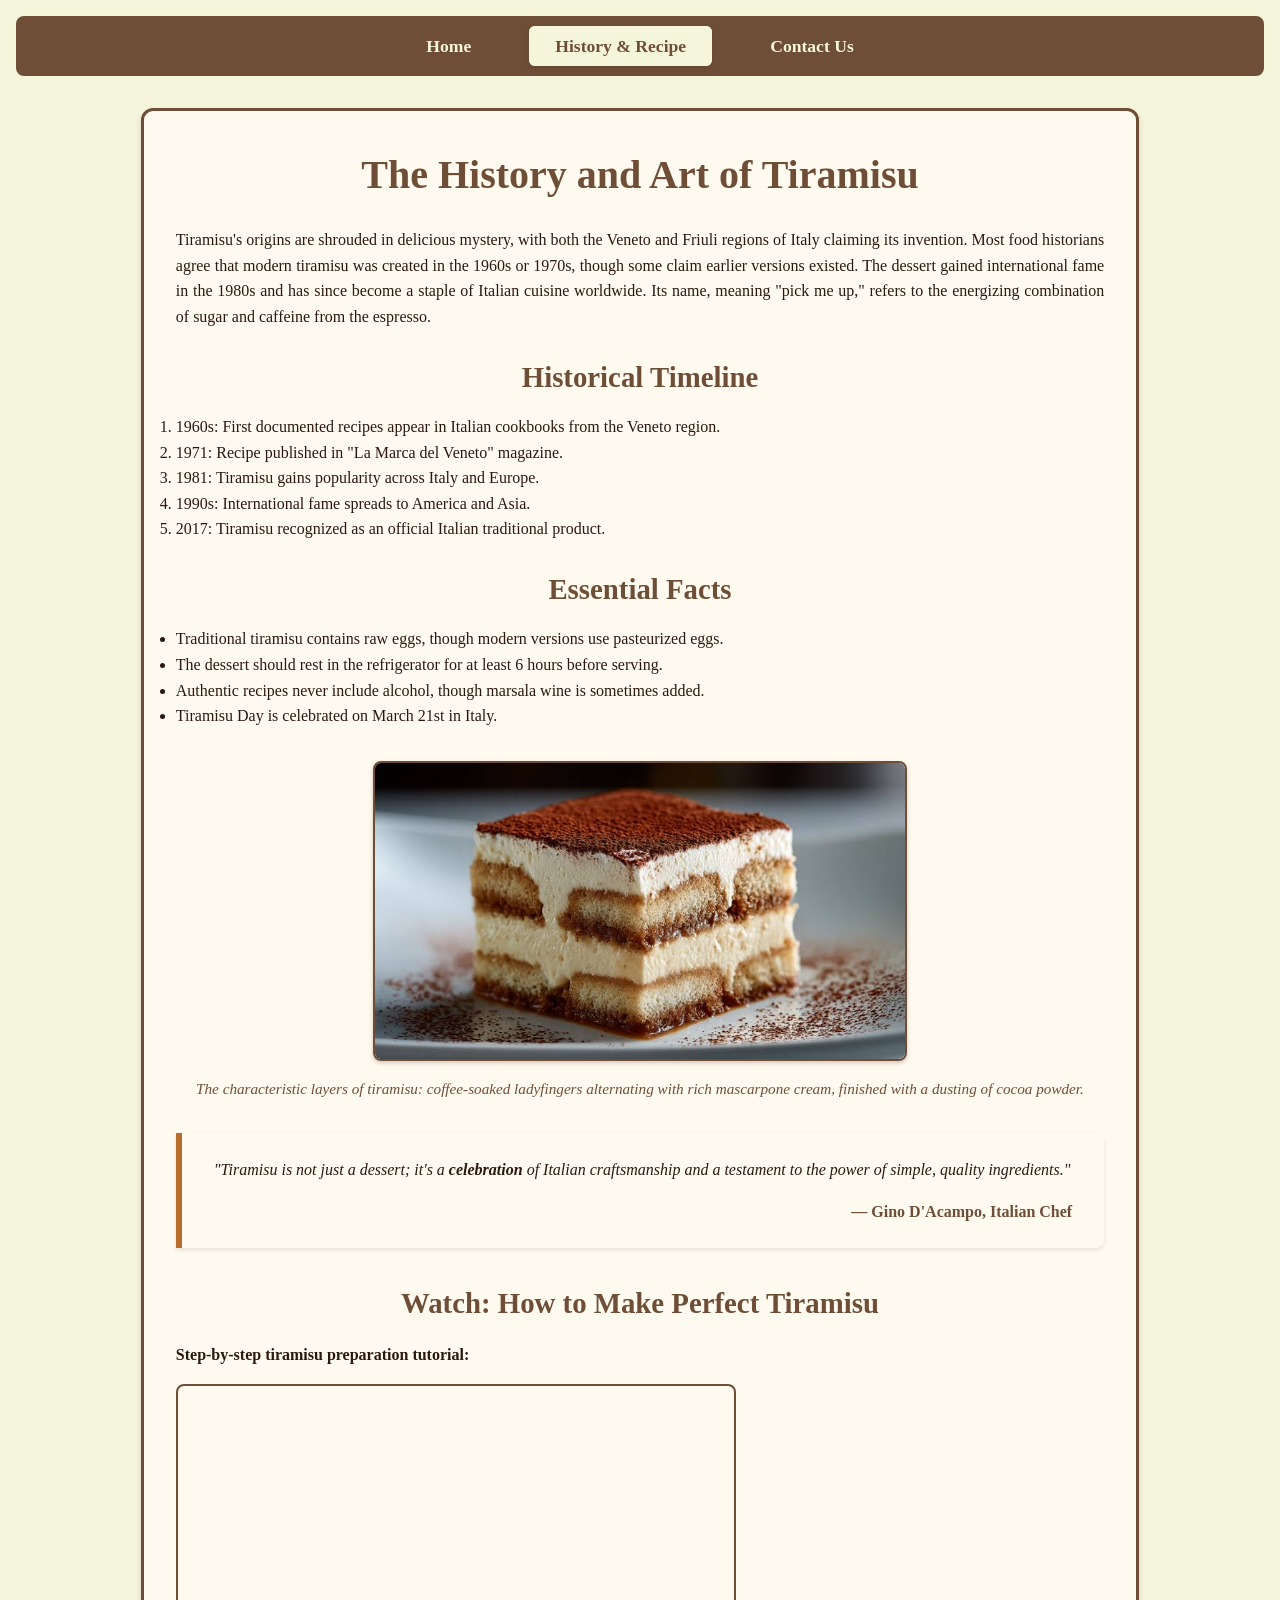
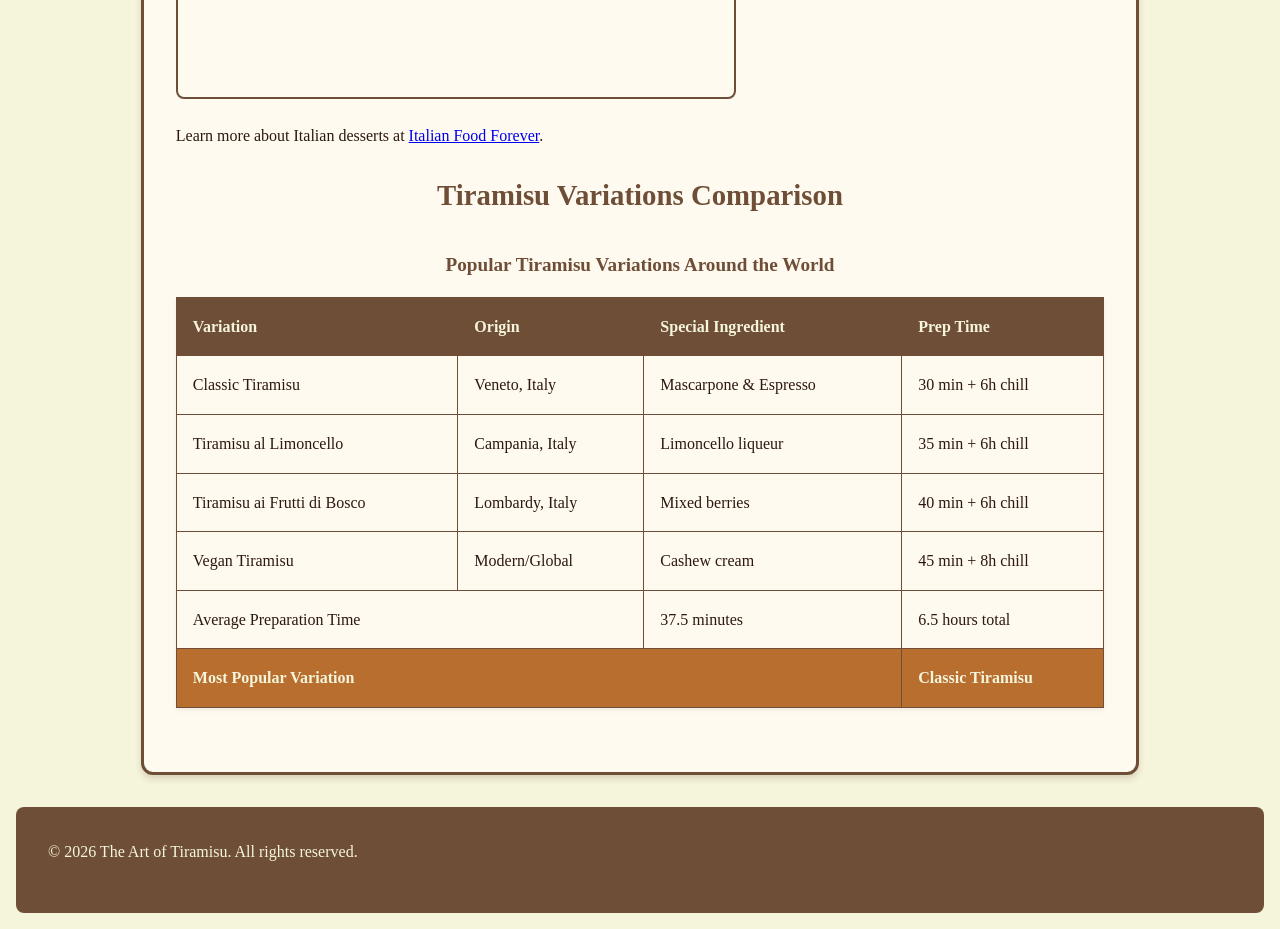
==== about.html @ 60029420 "Web_project completed!" ====
<!DOCTYPE html>
<html lang="en">
<head>
    <meta charset="UTF-8">
    <meta name="viewport" content="width=device-width, initial-scale=1.0">
    <title>History & Recipe - The Art of Tiramisu</title>
    <link rel="stylesheet" href="css/styles.css">
</head>
<body>
    <header>
        <nav>
            <ul>
                <li><a href="index.html">Home</a></li>
                <li><a href="about.html" class="active">History & Recipe</a></li>
                <li><a href="contact.html">Contact Us</a></li>
            </ul>
        </nav>
    </header>
    <main>
        <h1>The History and Art of Tiramisu</h1>
        <p>Tiramisu's origins are shrouded in delicious mystery, with both the Veneto and Friuli regions of Italy claiming its invention. Most food historians agree that modern tiramisu was created in the 1960s or 1970s, though some claim earlier versions existed. The dessert gained international fame in the 1980s and has since become a staple of Italian cuisine worldwide. Its name, meaning "pick me up," refers to the energizing combination of sugar and caffeine from the espresso.</p>
        
        <h2>Historical Timeline</h2>
        <ol>
            <li>1960s: First documented recipes appear in Italian cookbooks from the Veneto region.</li>
            <li>1971: Recipe published in "La Marca del Veneto" magazine.</li>
            <li>1981: Tiramisu gains popularity across Italy and Europe.</li>
            <li>1990s: International fame spreads to America and Asia.</li>
            <li>2017: Tiramisu recognized as an official Italian traditional product.</li>
        </ol>

        <h2>Essential Facts</h2>
        <ul>
            <li>Traditional tiramisu contains raw eggs, though modern versions use pasteurized eggs.</li>
            <li>The dessert should rest in the refrigerator for at least 6 hours before serving.</li>
            <li>Authentic recipes never include alcohol, though marsala wine is sometimes added.</li>
            <li>Tiramisu Day is celebrated on March 21st in Italy.</li>
        </ul>

        <figure>
            <img src="images/tiramisu-layers.jpg" alt="Cross-section view of tiramisu showing distinct layers of coffee-soaked ladyfingers and mascarpone cream">
            <figcaption>The characteristic layers of tiramisu: coffee-soaked ladyfingers alternating with rich mascarpone cream, finished with a dusting of cocoa powder.</figcaption>
        </figure>

        <blockquote>
            <p>"Tiramisu is not just a dessert; it's a <strong>celebration</strong> of Italian craftsmanship and a <em>testament</em> to the power of simple, quality ingredients."</p>
            <cite>— Gino D'Acampo, Italian Chef</cite>
        </blockquote>

        <h2>Watch: How to Make Perfect Tiramisu</h2>
        <label for="tiramisu-video">Step-by-step tiramisu preparation tutorial:</label>
        <iframe id="tiramisu-video" width="560" height="315" src="https://www.youtube.com/embed/7mT8vMqBqKE" title="Tiramisu Recipe Tutorial" frameborder="0" allow="accelerometer; autoplay; clipboard-write; encrypted-media; gyroscope; picture-in-picture" allowfullscreen></iframe>

        <p>Learn more about Italian desserts at <a href="https://www.italianfoodforever.com/" target="_blank" rel="noopener">Italian Food Forever</a>.</p>

        <h2>Tiramisu Variations Comparison</h2>
        <table>
            <caption>Popular Tiramisu Variations Around the World</caption>
            <thead>
                <tr>
                    <th scope="col">Variation</th>
                    <th scope="col">Origin</th>
                    <th scope="col">Special Ingredient</th>
                    <th scope="col">Prep Time</th>
                </tr>
            </thead>
            <tbody>
                <tr>
                    <td>Classic Tiramisu</td>
                    <td>Veneto, Italy</td>
                    <td>Mascarpone & Espresso</td>
                    <td>30 min + 6h chill</td>
                </tr>
                <tr>
                    <td>Tiramisu al Limoncello</td>
                    <td>Campania, Italy</td>
                    <td>Limoncello liqueur</td>
                    <td>35 min + 6h chill</td>
                </tr>
                <tr>
                    <td>Tiramisu ai Frutti di Bosco</td>
                    <td>Lombardy, Italy</td>
                    <td>Mixed berries</td>
                    <td>40 min + 6h chill</td>
                </tr>
                <tr>
                    <td>Vegan Tiramisu</td>
                    <td>Modern/Global</td>
                    <td>Cashew cream</td>
                    <td>45 min + 8h chill</td>
                </tr>
                <tr>
                    <td colspan="2">Average Preparation Time</td>
                    <td>37.5 minutes</td>
                    <td>6.5 hours total</td>
                </tr>
            </tbody>
            <tfoot>
                <tr>
                    <td colspan="3">Most Popular Variation</td>
                    <td>Classic Tiramisu</td>
                </tr>
            </tfoot>
        </table>
    </main>
    <footer>
        <p>&copy; 2026 The Art of Tiramisu. All rights reserved.</p>
    </footer>
</body>
</html>
---- css/styles.css ----
* {
    box-sizing: border-box;
    margin: 0;
    padding: 0;
}

body {
    font-family: 'Georgia', 'Times New Roman', serif;
    background-color: #F5F5DC; 
    color: #2C1810; 
    line-height: 1.6;
    padding: 1rem; 
}

h1, h2, h3 {
    color: #6F4E37; 
    margin-bottom: 0.5em; 
    text-align: center;
    font-weight: bold;
}

h1 {
    font-size: 2.5rem;
}

h2 {
    font-size: 1.8rem;
    margin-top: 1.5rem;
}

p {
    margin-bottom: 1rem;
    text-align: justify;
}


main {
    max-width: 80%; 
    margin: 2rem auto;
    padding: 2rem;
    background-color: #FFFAF0; /* Floral White */
    border: 3px solid #6F4E37;
    border-radius: 12px;
    box-shadow: 0 4px 6px rgba(111, 78, 55, 0.2);
}


nav {
    background-color: #6F4E37;
    padding: 1rem;
    text-align: center;
    border-radius: 8px;
    margin-bottom: 1rem;
}

nav ul {
    list-style-type: none;
    display: flex;
    justify-content: center;
    gap: 2rem;
}

nav a {
    color: #F5F5DC;
    text-decoration: none;
    font-weight: bold;
    padding: 0.5rem 1.5rem;
    border: 2px solid transparent;
    border-radius: 6px;
    transition: all 0.3s ease;
    font-size: 1.1rem;
}

nav a:hover {
    background-color: #F5F5DC;
    color: #6F4E37;
    border-color: #F5F5DC;
    transform: translateY(-2px);
    box-shadow: 0 4px 8px rgba(0, 0, 0, 0.2);
}

nav a.active {
    background-color: #F5F5DC;
    color: #6F4E37;
    border: 2px solid #F5F5DC;
    box-shadow: 0 2px 4px rgba(0, 0, 0, 0.1);
}


/* More restrictive image sizing */
img {
    max-width: 100%;
    width: auto;
    max-height: 350px; /* Smaller maximum height */
    height: auto;
    object-fit: contain; /* Shows entire image without cropping */
    margin: 1rem 0;
    border: 2px solid #6F4E37;
    border-radius: 8px;
    box-shadow: 0 2px 4px rgba(111, 78, 55, 0.3);
    display: block;
    margin-left: auto;
    margin-right: auto; /* Centers images */
}

main img {
    max-width: 60%; /* Even narrower in main content */
}

figure img {
    max-width: 70%;
    max-height: 300px;
}

/* Stack images on smaller screens */
@media (max-width: 768px) {
    img, main img, figure img {
        max-width: 85%;
        max-height: 250px;
    }
}
figure {
    text-align: center;
    margin: 2rem 0;
}

figcaption {
    font-style: italic;
    color: #6F4E37;
    margin-top: 0.5rem;
    font-size: 0.95rem;
}


blockquote {
    background-color: #FFFAF0;
    border-left: 6px solid hsl(28, 60%, 45%);
    margin: 2rem 0;
    padding: 1.5rem 2rem;
    font-style: italic;
    border-radius: 0 8px 8px 0;
    box-shadow: 0 2px 4px rgba(0, 0, 0, 0.1);
}

blockquote cite {
    display: block;
    margin-top: 1rem;
    font-weight: bold;
    font-style: normal;
    text-align: right;
    color: #6F4E37;
}


table {
    width: 100%;
    border-collapse: collapse;
    margin: 2rem 0;
    box-shadow: 0 2px 4px rgba(111, 78, 55, 0.1);
}

caption {
    font-weight: bold;
    margin-bottom: 1rem;
    color: #6F4E37;
    font-size: 1.2rem;
}

th, td {
    border: 1px solid #6F4E37;
    padding: 1rem;
    text-align: left;
}

th {
    background-color: #6F4E37;
    color: #F5F5DC;
    font-weight: bold;
}

tbody tr:nth-child(even) {
    background-color: #FFFAF0;
}

tbody tr:hover {
    background-color: hsl(28, 60%, 95%);
}

tfoot {
    font-weight: bold;
    background-color: hsl(28, 60%, 45%);
    color: #F5F5DC;
}


form {
    max-width: 600px;
    margin: 0 auto;
}

fieldset {
    border: 2px solid #6F4E37;
    border-radius: 10px;
    padding: 1.5rem;
    margin-bottom: 2rem;
    background-color: #FFFAF0;
}

legend {
    font-weight: bold;
    color: #6F4E37;
    padding: 0 0.5rem;
    font-size: 1.2rem;
}

label {
    display: block;
    margin-top: 1rem;
    font-weight: bold;
    color: #2C1810;
}

input[type="text"],
input[type="email"],
input[type="tel"],
input[type="date"],
input[type="number"],
textarea {
    width: 100%;
    padding: 0.75rem;
    margin-top: 0.5rem;
    border: 2px solid #D3C7B8;
    border-radius: 6px;
    font-family: inherit;
    font-size: 1rem;
    transition: border-color 0.3s ease;
}

input:focus,
textarea:focus {
    outline: none;
    border: 2px solid hsl(28, 60%, 45%);
    box-shadow: 0 0 8px hsl(28, 60%, 70%);
    background-color: #FFF;
}

input[type="radio"],
input[type="checkbox"] {
    margin-right: 0.5rem;
    margin-top: 0;
}

button[type="submit"] {
    display: block;
    width: 100%;
    padding: 1rem;
    background-color: #6F4E37;
    color: #F5F5DC;
    border: none;
    border-radius: 8px;
    font-size: 1.2rem;
    font-weight: bold;
    cursor: pointer;
    margin-top: 1.5rem;
    transition: all 0.3s ease;
    box-shadow: 0 4px 6px rgba(111, 78, 55, 0.3);
}

button[type="submit"]:hover {
    background-color: hsl(28, 60%, 45%);
    transform: translateY(-2px);
    box-shadow: 0 6px 12px rgba(111, 78, 55, 0.4);
}


footer {
    text-align: center;
    padding: 2rem;
    background-color: #6F4E37;
    color: #F5F5DC;
    margin-top: 2rem;
    border-radius: 8px;
}


#unique-highlight {
    background: linear-gradient(135deg, #6F4E37 0%, hsl(28, 60%, 45%) 100%);
    color: #F5F5DC;
    padding: 0.5rem 1rem;
    border-radius: 8px;
    display: inline-block;
    box-shadow: 0 2px 4px rgba(0, 0, 0, 0.2);
}


iframe {
    max-width: 100%;
    border: 2px solid #6F4E37;
    border-radius: 8px;
    margin: 1rem 0;
}


@media (max-width: 768px) {
    main {
        max-width: 95%;
        padding: 1rem;
    }
    
    nav ul {
        flex-direction: column;
        gap: 0.5rem;
    }
    
    h1 {
        font-size: 2rem;
    }
    
    h2 {
        font-size: 1.5rem;
    }
}
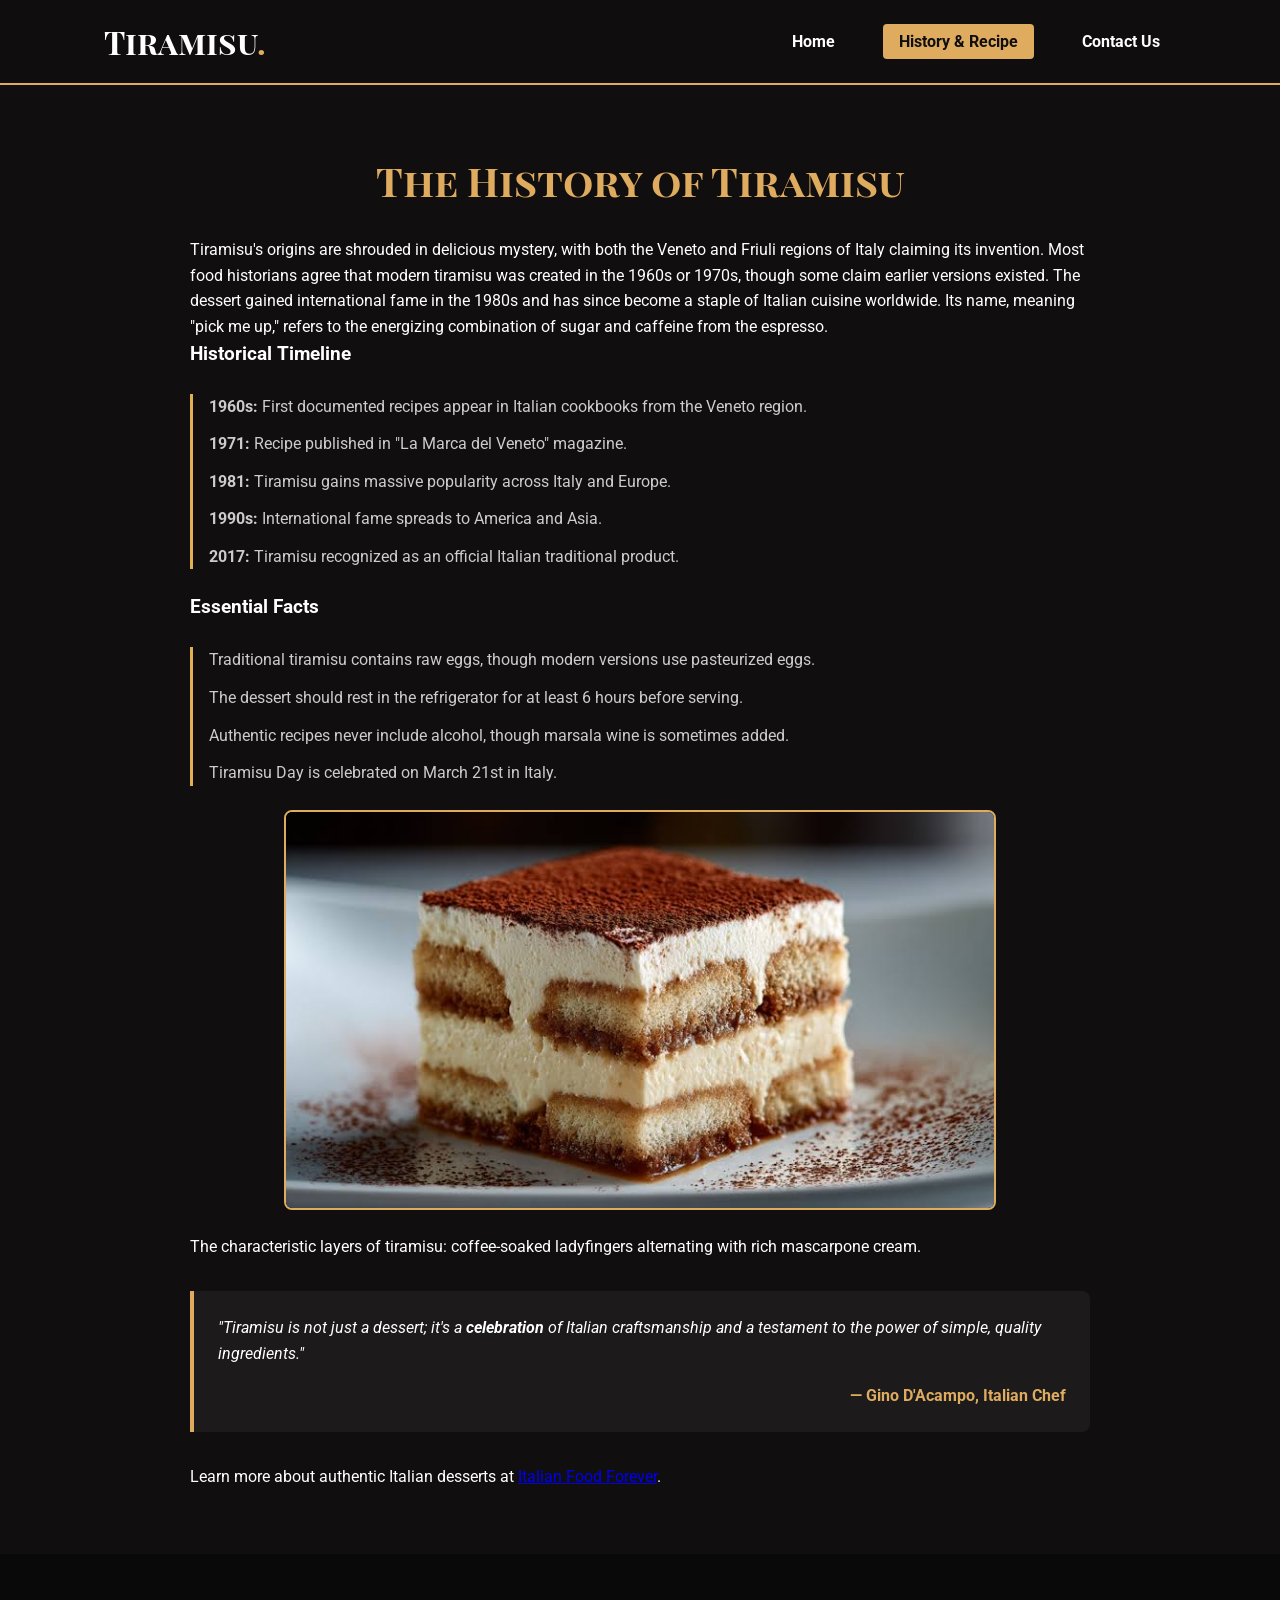
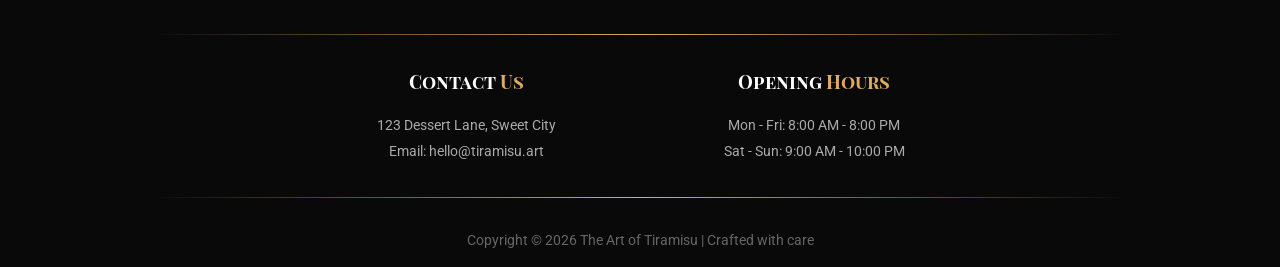
==== commit 2b005557: "Developed and IMproved" ====
--- a/about.html
+++ b/about.html
@@ -1,14 +1,16 @@
 <!DOCTYPE html>
 <html lang="en">
 <head>
-    <meta charset="UTF-8">
-    <meta name="viewport" content="width=device-width, initial-scale=1.0">
+    <meta charset="UTF-8" />
+    <meta http-equiv="X-UA-Compatible" content="IE=edge" />
+    <meta name="viewport" content="width=device-width, initial-scale=1.0" />
     <title>History & Recipe - The Art of Tiramisu</title>
-    <link rel="stylesheet" href="css/styles.css">
+    <link rel="stylesheet" href="css/styles.css" />
 </head>
 <body>
     <header>
         <nav>
+            <h1 class="logo">Tiramisu<span>.</span></h1>
             <ul>
                 <li><a href="index.html">Home</a></li>
                 <li><a href="about.html" class="active">History & Recipe</a></li>
@@ -16,95 +18,59 @@
             </ul>
         </nav>
     </header>
+
     <main>
-        <h1>The History and Art of Tiramisu</h1>
-        <p>Tiramisu's origins are shrouded in delicious mystery, with both the Veneto and Friuli regions of Italy claiming its invention. Most food historians agree that modern tiramisu was created in the 1960s or 1970s, though some claim earlier versions existed. The dessert gained international fame in the 1980s and has since become a staple of Italian cuisine worldwide. Its name, meaning "pick me up," refers to the energizing combination of sugar and caffeine from the espresso.</p>
-        
-        <h2>Historical Timeline</h2>
-        <ol>
-            <li>1960s: First documented recipes appear in Italian cookbooks from the Veneto region.</li>
-            <li>1971: Recipe published in "La Marca del Veneto" magazine.</li>
-            <li>1981: Tiramisu gains popularity across Italy and Europe.</li>
-            <li>1990s: International fame spreads to America and Asia.</li>
-            <li>2017: Tiramisu recognized as an official Italian traditional product.</li>
-        </ol>
+        <section class="content-section">
+            <h2 class="title">The History of Tiramisu</h2>
+            <p>
+                Tiramisu's origins are shrouded in delicious mystery, with both the Veneto and Friuli regions of Italy claiming its invention. Most food historians agree that modern tiramisu was created in the 1960s or 1970s, though some claim earlier versions existed. The dessert gained international fame in the 1980s and has since become a staple of Italian cuisine worldwide. Its name, meaning "pick me up," refers to the energizing combination of sugar and caffeine from the espresso.
+            </p>
 
-        <h2>Essential Facts</h2>
-        <ul>
-            <li>Traditional tiramisu contains raw eggs, though modern versions use pasteurized eggs.</li>
-            <li>The dessert should rest in the refrigerator for at least 6 hours before serving.</li>
-            <li>Authentic recipes never include alcohol, though marsala wine is sometimes added.</li>
-            <li>Tiramisu Day is celebrated on March 21st in Italy.</li>
-        </ul>
+            <h3>Historical Timeline</h3>
+            <ol class="styled-list">
+                <li><strong>1960s:</strong> First documented recipes appear in Italian cookbooks from the Veneto region.</li>
+                <li><strong>1971:</strong> Recipe published in "La Marca del Veneto" magazine.</li>
+                <li><strong>1981:</strong> Tiramisu gains massive popularity across Italy and Europe.</li>
+                <li><strong>1990s:</strong> International fame spreads to America and Asia.</li>
+                <li><strong>2017:</strong> Tiramisu recognized as an official Italian traditional product.</li>
+            </ol>
 
-        <figure>
-            <img src="images/tiramisu-layers.jpg" alt="Cross-section view of tiramisu showing distinct layers of coffee-soaked ladyfingers and mascarpone cream">
-            <figcaption>The characteristic layers of tiramisu: coffee-soaked ladyfingers alternating with rich mascarpone cream, finished with a dusting of cocoa powder.</figcaption>
-        </figure>
+            <h3>Essential Facts</h3>
+            <ul class="styled-list">
+                <li>Traditional tiramisu contains raw eggs, though modern versions use pasteurized eggs.</li>
+                <li>The dessert should rest in the refrigerator for at least 6 hours before serving.</li>
+                <li>Authentic recipes never include alcohol, though marsala wine is sometimes added.</li>
+                <li>Tiramisu Day is celebrated on March 21st in Italy.</li>
+            </ul>
 
-        <blockquote>
-            <p>"Tiramisu is not just a dessert; it's a <strong>celebration</strong> of Italian craftsmanship and a <em>testament</em> to the power of simple, quality ingredients."</p>
-            <cite>— Gino D'Acampo, Italian Chef</cite>
-        </blockquote>
+            <figure>
+                <img src="images/tiramisu-layers.jpg"/>
+                <figcaption>The characteristic layers of tiramisu: coffee-soaked ladyfingers alternating with rich mascarpone cream.</figcaption>
+            </figure>
 
-        <h2>Watch: How to Make Perfect Tiramisu</h2>
-        <label for="tiramisu-video">Step-by-step tiramisu preparation tutorial:</label>
-        <iframe id="tiramisu-video" width="560" height="315" src="https://www.youtube.com/embed/7mT8vMqBqKE" title="Tiramisu Recipe Tutorial" frameborder="0" allow="accelerometer; autoplay; clipboard-write; encrypted-media; gyroscope; picture-in-picture" allowfullscreen></iframe>
+            <blockquote>
+                <p>"Tiramisu is not just a dessert; it's a <strong>celebration</strong> of Italian craftsmanship and a <em>testament</em> to the power of simple, quality ingredients."</p>
+                <cite>— Gino D'Acampo, Italian Chef</cite>
+            </blockquote>
 
-        <p>Learn more about Italian desserts at <a href="https://www.italianfoodforever.com/" target="_blank" rel="noopener">Italian Food Forever</a>.</p>
+            <p style="margin-top: 2rem;">Learn more about authentic Italian desserts at <a href="https://www.italianfoodforever.com/" target="_blank" rel="noopener">Italian Food Forever</a>.</p>
+        </section>
+    </main>
 
-        <h2>Tiramisu Variations Comparison</h2>
-        <table>
-            <caption>Popular Tiramisu Variations Around the World</caption>
-            <thead>
-                <tr>
-                    <th scope="col">Variation</th>
-                    <th scope="col">Origin</th>
-                    <th scope="col">Special Ingredient</th>
-                    <th scope="col">Prep Time</th>
-                </tr>
-            </thead>
-            <tbody>
-                <tr>
-                    <td>Classic Tiramisu</td>
-                    <td>Veneto, Italy</td>
-                    <td>Mascarpone & Espresso</td>
-                    <td>30 min + 6h chill</td>
-                </tr>
-                <tr>
-                    <td>Tiramisu al Limoncello</td>
-                    <td>Campania, Italy</td>
-                    <td>Limoncello liqueur</td>
-                    <td>35 min + 6h chill</td>
-                </tr>
-                <tr>
-                    <td>Tiramisu ai Frutti di Bosco</td>
-                    <td>Lombardy, Italy</td>
-                    <td>Mixed berries</td>
-                    <td>40 min + 6h chill</td>
-                </tr>
-                <tr>
-                    <td>Vegan Tiramisu</td>
-                    <td>Modern/Global</td>
-                    <td>Cashew cream</td>
-                    <td>45 min + 8h chill</td>
-                </tr>
-                <tr>
-                    <td colspan="2">Average Preparation Time</td>
-                    <td>37.5 minutes</td>
-                    <td>6.5 hours total</td>
-                </tr>
-            </tbody>
-            <tfoot>
-                <tr>
-                    <td colspan="3">Most Popular Variation</td>
-                    <td>Classic Tiramisu</td>
-                </tr>
-            </tfoot>
-        </table>
-    </main>
     <footer>
-        <p>&copy; 2026 The Art of Tiramisu. All rights reserved.</p>
+        <hr class="footer-hr" />
+        <div class="footer-container">
+            <div class="footer-col">
+                <h3>Contact <span>Us</span></h3>
+                <p>123 Dessert Lane, Sweet City<br />Email: hello@tiramisu.art</p>
+            </div>
+            <div class="footer-col">
+                <h3>Opening <span>Hours</span></h3>
+                <p>Mon - Fri: 8:00 AM - 8:00 PM<br />Sat - Sun: 9:00 AM - 10:00 PM</p>
+            </div>
+        </div>
+        <hr class="footer-hr" />
+        <p class="copyright">Copyright &copy; 2026 The Art of Tiramisu | Crafted with care</p>
     </footer>
 </body>
 </html>
--- a/css/styles.css
+++ b/css/styles.css
@@ -1,323 +1,475 @@
+@import url("https://fonts.googleapis.com/css2?family=Playfair+Display+SC:wght@700&family=Roboto:wght@300;400;700&display=swap");
+
+:root {
+  --main-color: #deab5f;          /* HEX */
+  --primary-bg: rgb(16, 14, 15);  /* RGB */
+  --accent-color: hsl(40, 70%, 60%); /* HSL */
+  --text-light: white;            /* Name */
+  --card-bg: rgba(255, 255, 255, 0.05);
+}
 
 * {
-    box-sizing: border-box;
-    margin: 0;
-    padding: 0;
+  padding: 0;
+  margin: 0;
+  box-sizing: border-box;
 }
 
 body {
-    font-family: 'Georgia', 'Times New Roman', serif;
-    background-color: #F5F5DC; 
-    color: #2C1810; 
-    line-height: 1.6;
-    padding: 1rem; 
-}
-
-h1, h2, h3 {
-    color: #6F4E37; 
-    margin-bottom: 0.5em; 
-    text-align: center;
-    font-weight: bold;
-}
-
-h1 {
-    font-size: 2.5rem;
-}
-
-h2 {
-    font-size: 1.8rem;
-    margin-top: 1.5rem;
-}
-
-p {
-    margin-bottom: 1rem;
-    text-align: justify;
-}
-
+  background-color: var(--primary-bg);
+  color: var(--text-light);
+  font-family: 'Roboto', sans-serif;
+  line-height: 1.6;
+}
+
+#unique-highlight {
+  font-family: "Playfair Display SC", serif;
+  font-size: 3.5rem;
+  color: var(--main-color);
+  text-align: center;
+}
+
+/* Navigation */
+header {
+  background-color: rgba(16, 14, 15, 0.95);
+  position: sticky;
+  top: 0;
+  z-index: 1000;
+  border-bottom: 2px solid var(--main-color);
+}
+
+nav {
+  display: flex;
+  justify-content: space-between;
+  align-items: center;
+  padding: 1rem 5%;
+  max-width: 1200px;
+  margin: 0 auto;
+}
+
+.logo {
+  font-family: "Playfair Display SC", serif;
+  font-size: 2rem;
+  color: var(--text-light);
+}
+
+.logo span {
+  color: var(--main-color);
+}
+
+nav ul {
+  list-style: none;
+  display: flex;
+  gap: 2rem;
+}
+
+nav a {
+  color: var(--text-light);
+  text-decoration: none;
+  font-weight: bold;
+  padding: 0.5rem 1rem;
+  border-radius: 4px;
+  transition: background-color 0.3s ease, color 0.3s ease, transform 0.2s ease;
+}
+
+/* CLEAN HOVER: No glow, just simple color/transform change */
+nav a:hover, nav a.active {
+  color: var(--primary-bg);
+  background-color: var(--main-color);
+  transform: translateY(-2px);
+}
+
+/* Hero Section */
+.hero {
+  background: linear-gradient(rgba(0,0,0,0.6), rgba(0,0,0,0.6)), url("../images/hero-bg.jpg");
+  background-position: center;
+  background-size: cover;
+  background-color: #2c2420;
+  min-height: 80vh;
+  display: flex;
+  flex-direction: column;
+  justify-content: center;
+  align-items: center;
+  text-align: center;
+  padding: 2rem;
+}
+
+.main-btn {
+  margin-top: 2rem;
+  padding: 1rem 2.5rem;
+  background-color: var(--main-color);
+  color: var(--primary-bg);
+  border: 2px solid var(--main-color);
+  border-radius: 5px;
+  font-size: 1.1rem;
+  font-weight: bold;
+  cursor: pointer;
+  transition: background-color 0.3s ease, color 0.3s ease;
+}
+
+/* CLEAN BUTTON HOVER: No box-shadow glow */
+.main-btn:hover {
+  background-color: transparent;
+  color: var(--main-color);
+}
 
 main {
-    max-width: 80%; 
-    margin: 2rem auto;
-    padding: 2rem;
-    background-color: #FFFAF0; /* Floral White */
-    border: 3px solid #6F4E37;
-    border-radius: 12px;
-    box-shadow: 0 4px 6px rgba(111, 78, 55, 0.2);
-}
-
-
-nav {
-    background-color: #6F4E37;
-    padding: 1rem;
-    text-align: center;
-    border-radius: 8px;
-    margin-bottom: 1rem;
-}
-
-nav ul {
-    list-style-type: none;
-    display: flex;
+  max-width: 1200px;
+  margin: 0 auto;
+  padding: 4rem 2rem;
+}
+
+.content-section {
+  max-width: 900px;
+  margin: 0 auto;
+}
+
+.title {
+  font-family: "Playfair Display SC", serif;
+  font-size: 2.5rem;
+  color: var(--main-color);
+  margin-bottom: 1.5rem;
+  text-align: center;
+}
+
+.title-three {
+  text-align: center;
+  font-family: "Playfair Display SC", serif;
+  font-size: 3rem;
+  color: var(--main-color);
+  margin-bottom: 3rem;
+}
+
+/* Image Size Limits (Strict) */
+img {
+  max-width: 100%;
+  max-height: 400px;
+  height: auto;
+  object-fit: cover;
+  border-radius: 8px;
+  border: 2px solid var(--main-color);
+  display: block;
+  margin: 1.5rem auto;
+}
+
+/* Lists */
+.styled-list {
+  list-style: none;
+  margin: 1.5rem 0;
+  padding-left: 1rem;
+  border-left: 3px solid var(--accent-color);
+}
+
+.styled-list li {
+  margin-bottom: 0.75rem;
+  color: #ccc;
+}
+
+/* Blockquote */
+blockquote {
+  background-color: var(--card-bg);
+  border-left: 4px solid var(--main-color);
+  margin: 2rem 0;
+  padding: 1.5rem;
+  font-style: italic;
+  border-radius: 0 8px 8px 0;
+}
+
+blockquote cite {
+  display: block;
+  margin-top: 1rem;
+  font-weight: bold;
+  font-style: normal;
+  text-align: right;
+  color: var(--main-color);
+}
+
+.media-label {
+  display: block;
+  margin-bottom: 0.5rem;
+  font-weight: bold;
+  color: #ccc;
+}
+
+iframe {
+  border: 2px solid var(--main-color);
+  border-radius: 8px;
+  max-width: 100%;
+}
+
+/* Products Cards */
+.cards {
+  display: flex;
+  flex-wrap: wrap;
+  justify-content: center;
+  gap: 2rem;
+}
+
+.card {
+  background-color: var(--card-bg);
+  border: 2px solid var(--main-color);
+  border-radius: 12px;
+  padding: 2rem 1.5rem;
+  width: 300px;
+  text-align: center;
+  transition: transform 0.3s ease, border-color 0.3s ease;
+  position: relative;
+  margin-top: 3rem;
+}
+
+/* CLEAN CARD HOVER: No glow */
+.card:hover {
+  transform: translateY(-10px);
+  border-color: var(--accent-color);
+}
+
+.card-img-container {
+  position: absolute;
+  top: -60px;
+  left: 50%;
+  transform: translateX(-50%);
+  width: 120px;
+  height: 120px;
+  border-radius: 50%;
+  overflow: hidden;
+  border: 3px solid var(--primary-bg);
+}
+
+.card-img {
+  max-height: 120px;
+  max-width: 120px;
+  border: none;
+  border-radius: 50%;
+  margin: 0;
+}
+
+.card-title h3 {
+  margin-top: 3rem;
+  color: var(--main-color);
+  font-family: "Playfair Display SC", serif;
+  font-size: 1.5rem;
+}
+
+.items {
+  list-style: none;
+  margin: 1.5rem 0;
+  color: #ccc;
+  font-size: 0.95rem;
+}
+
+.items li {
+  margin-bottom: 0.5rem;
+  border-bottom: 1px solid rgba(255,255,255,0.1);
+  padding-bottom: 0.5rem;
+}
+
+.card-btn {
+  padding: 0.75rem 1.5rem;
+  background-color: transparent;
+  border: 2px solid var(--main-color);
+  color: var(--main-color);
+  border-radius: 5px;
+  cursor: pointer;
+  transition: background-color 0.3s ease, color 0.3s ease;
+}
+
+/* CLEAN BUTTON HOVER: No glow */
+.card-btn:hover {
+  background-color: var(--main-color);
+  color: var(--primary-bg);
+}
+
+/* ==========================================
+   TASK 3: DATA TABLE STYLING
+   ========================================== */
+.styled-table {
+  width: 100%;
+  border-collapse: collapse;
+  margin: 2rem 0;
+  background-color: var(--card-bg);
+}
+
+.styled-table caption {
+  font-family: "Playfair Display SC", serif;
+  font-size: 1.5rem;
+  color: var(--main-color);
+  margin-bottom: 1rem;
+  font-weight: bold;
+}
+
+.styled-table th, .styled-table td {
+  border: 1px solid rgba(222, 171, 95, 0.3);
+  padding: 1rem;
+  text-align: left;
+  color: #ddd;
+}
+
+.styled-table th {
+  background-color: var(--main-color);
+  color: var(--primary-bg);
+  font-weight: bold;
+}
+
+.styled-table tbody tr:nth-child(even) {
+  background-color: rgba(255, 255, 255, 0.03);
+}
+
+.styled-table tfoot {
+  font-weight: bold;
+  background-color: rgba(222, 171, 95, 0.15);
+  color: var(--main-color);
+}
+
+/* ==========================================
+   TASK 3 & 4: CONTACT FORM STYLING
+   ========================================== */
+.styled-form {
+  max-width: 600px;
+  margin: 3rem auto;
+}
+
+.styled-form fieldset {
+  border: 2px solid var(--main-color);
+  border-radius: 8px;
+  padding: 1.5rem;
+  margin-bottom: 2rem;
+  background-color: var(--card-bg);
+}
+
+.styled-form legend {
+  font-family: "Playfair Display SC", serif;
+  font-size: 1.3rem;
+  color: var(--main-color);
+  padding: 0 0.5rem;
+  font-weight: bold;
+}
+
+.styled-form label {
+  display: block;
+  margin-top: 1rem;
+  font-weight: bold;
+  color: #ddd;
+}
+
+.form-label-text {
+  margin-top: 1rem;
+  font-weight: bold;
+  color: #ddd;
+  margin-bottom: 0.5rem;
+}
+
+.styled-form input[type="text"],
+.styled-form input[type="email"],
+.styled-form input[type="tel"],
+.styled-form input[type="date"],
+.styled-form input[type="number"],
+.styled-form textarea {
+  width: 100%;
+  padding: 0.75rem;
+  margin-top: 0.5rem;
+  border: 2px solid rgba(255, 255, 255, 0.2);
+  border-radius: 6px;
+  background-color: rgba(0, 0, 0, 0.3);
+  color: var(--text-light);
+  font-family: 'Roboto', sans-serif;
+  font-size: 1rem;
+  transition: border-color 0.3s ease, background-color 0.3s ease;
+}
+
+/* TASK 4: Visible :focus state (CLEAN, NO GLOW) */
+.styled-form input:focus,
+.styled-form textarea:focus {
+  outline: none;
+  border-color: var(--main-color);
+  background-color: rgba(0, 0, 0, 0.5);
+}
+
+.styled-form input[type="radio"],
+.styled-form input[type="checkbox"] {
+  margin-right: 0.5rem;
+  margin-top: 0;
+  accent-color: var(--main-color);
+}
+
+.styled-form label:has(input[type="radio"]),
+.styled-form label:has(input[type="checkbox"]) {
+  display: inline-flex;
+  align-items: center;
+  margin-right: 1.5rem;
+  font-weight: normal;
+  cursor: pointer;
+}
+
+/* Footer */
+footer {
+  background-color: #0a090a;
+  padding: 3rem 2rem 1rem;
+  text-align: center;
+}
+
+.footer-hr {
+  border: 0;
+  height: 1px;
+  background: linear-gradient(to right, transparent, var(--main-color), transparent);
+  margin: 2rem auto;
+  width: 80%;
+}
+
+.footer-container {
+  display: flex;
+  flex-wrap: wrap;
+  justify-content: center;
+  gap: 3rem;
+  max-width: 1200px;
+  margin: 0 auto;
+}
+
+.footer-col {
+  flex: 1;
+  min-width: 250px;
+  max-width: 300px;
+}
+
+.footer-col h3 {
+  color: var(--text-light);
+  margin-bottom: 1rem;
+  font-family: "Playfair Display SC", serif;
+}
+
+.footer-col h3 span {
+  color: var(--main-color);
+}
+
+.footer-col p {
+  color: #aaa;
+  font-size: 0.9rem;
+  line-height: 1.8;
+}
+
+.copyright {
+  color: #666;
+  font-size: 0.85rem;
+  margin-top: 2rem;
+}
+
+/* Responsive */
+@media (max-width: 768px) {
+  #unique-highlight { font-size: 2.2rem; }
+  .title, .title-three { font-size: 2rem; }
+  
+  nav {
+    flex-direction: column;
+    gap: 1rem;
+  }
+  
+  nav ul {
+    gap: 1rem;
+    flex-wrap: wrap;
     justify-content: center;
-    gap: 2rem;
-}
-
-nav a {
-    color: #F5F5DC;
-    text-decoration: none;
-    font-weight: bold;
-    padding: 0.5rem 1.5rem;
-    border: 2px solid transparent;
-    border-radius: 6px;
-    transition: all 0.3s ease;
-    font-size: 1.1rem;
-}
-
-nav a:hover {
-    background-color: #F5F5DC;
-    color: #6F4E37;
-    border-color: #F5F5DC;
-    transform: translateY(-2px);
-    box-shadow: 0 4px 8px rgba(0, 0, 0, 0.2);
-}
-
-nav a.active {
-    background-color: #F5F5DC;
-    color: #6F4E37;
-    border: 2px solid #F5F5DC;
-    box-shadow: 0 2px 4px rgba(0, 0, 0, 0.1);
-}
-
-
-/* More restrictive image sizing */
-img {
-    max-width: 100%;
-    width: auto;
-    max-height: 350px; /* Smaller maximum height */
-    height: auto;
-    object-fit: contain; /* Shows entire image without cropping */
-    margin: 1rem 0;
-    border: 2px solid #6F4E37;
-    border-radius: 8px;
-    box-shadow: 0 2px 4px rgba(111, 78, 55, 0.3);
+  }
+
+  .styled-form input[type="radio"],
+  .styled-form input[type="checkbox"] {
     display: block;
-    margin-left: auto;
-    margin-right: auto; /* Centers images */
-}
-
-main img {
-    max-width: 60%; /* Even narrower in main content */
-}
-
-figure img {
-    max-width: 70%;
-    max-height: 300px;
-}
-
-/* Stack images on smaller screens */
-@media (max-width: 768px) {
-    img, main img, figure img {
-        max-width: 85%;
-        max-height: 250px;
-    }
-}
-figure {
-    text-align: center;
-    margin: 2rem 0;
-}
-
-figcaption {
-    font-style: italic;
-    color: #6F4E37;
-    margin-top: 0.5rem;
-    font-size: 0.95rem;
-}
-
-
-blockquote {
-    background-color: #FFFAF0;
-    border-left: 6px solid hsl(28, 60%, 45%);
-    margin: 2rem 0;
-    padding: 1.5rem 2rem;
-    font-style: italic;
-    border-radius: 0 8px 8px 0;
-    box-shadow: 0 2px 4px rgba(0, 0, 0, 0.1);
-}
-
-blockquote cite {
-    display: block;
-    margin-top: 1rem;
-    font-weight: bold;
-    font-style: normal;
-    text-align: right;
-    color: #6F4E37;
-}
-
-
-table {
-    width: 100%;
-    border-collapse: collapse;
-    margin: 2rem 0;
-    box-shadow: 0 2px 4px rgba(111, 78, 55, 0.1);
-}
-
-caption {
-    font-weight: bold;
-    margin-bottom: 1rem;
-    color: #6F4E37;
-    font-size: 1.2rem;
-}
-
-th, td {
-    border: 1px solid #6F4E37;
-    padding: 1rem;
-    text-align: left;
-}
-
-th {
-    background-color: #6F4E37;
-    color: #F5F5DC;
-    font-weight: bold;
-}
-
-tbody tr:nth-child(even) {
-    background-color: #FFFAF0;
-}
-
-tbody tr:hover {
-    background-color: hsl(28, 60%, 95%);
-}
-
-tfoot {
-    font-weight: bold;
-    background-color: hsl(28, 60%, 45%);
-    color: #F5F5DC;
-}
-
-
-form {
-    max-width: 600px;
-    margin: 0 auto;
-}
-
-fieldset {
-    border: 2px solid #6F4E37;
-    border-radius: 10px;
-    padding: 1.5rem;
-    margin-bottom: 2rem;
-    background-color: #FFFAF0;
-}
-
-legend {
-    font-weight: bold;
-    color: #6F4E37;
-    padding: 0 0.5rem;
-    font-size: 1.2rem;
-}
-
-label {
-    display: block;
-    margin-top: 1rem;
-    font-weight: bold;
-    color: #2C1810;
-}
-
-input[type="text"],
-input[type="email"],
-input[type="tel"],
-input[type="date"],
-input[type="number"],
-textarea {
-    width: 100%;
-    padding: 0.75rem;
-    margin-top: 0.5rem;
-    border: 2px solid #D3C7B8;
-    border-radius: 6px;
-    font-family: inherit;
-    font-size: 1rem;
-    transition: border-color 0.3s ease;
-}
-
-input:focus,
-textarea:focus {
-    outline: none;
-    border: 2px solid hsl(28, 60%, 45%);
-    box-shadow: 0 0 8px hsl(28, 60%, 70%);
-    background-color: #FFF;
-}
-
-input[type="radio"],
-input[type="checkbox"] {
-    margin-right: 0.5rem;
-    margin-top: 0;
-}
-
-button[type="submit"] {
-    display: block;
-    width: 100%;
-    padding: 1rem;
-    background-color: #6F4E37;
-    color: #F5F5DC;
-    border: none;
-    border-radius: 8px;
-    font-size: 1.2rem;
-    font-weight: bold;
-    cursor: pointer;
-    margin-top: 1.5rem;
-    transition: all 0.3s ease;
-    box-shadow: 0 4px 6px rgba(111, 78, 55, 0.3);
-}
-
-button[type="submit"]:hover {
-    background-color: hsl(28, 60%, 45%);
-    transform: translateY(-2px);
-    box-shadow: 0 6px 12px rgba(111, 78, 55, 0.4);
-}
-
-
-footer {
-    text-align: center;
-    padding: 2rem;
-    background-color: #6F4E37;
-    color: #F5F5DC;
-    margin-top: 2rem;
-    border-radius: 8px;
-}
-
-
-#unique-highlight {
-    background: linear-gradient(135deg, #6F4E37 0%, hsl(28, 60%, 45%) 100%);
-    color: #F5F5DC;
-    padding: 0.5rem 1rem;
-    border-radius: 8px;
-    display: inline-block;
-    box-shadow: 0 2px 4px rgba(0, 0, 0, 0.2);
-}
-
-
-iframe {
-    max-width: 100%;
-    border: 2px solid #6F4E37;
-    border-radius: 8px;
-    margin: 1rem 0;
-}
-
-
-@media (max-width: 768px) {
-    main {
-        max-width: 95%;
-        padding: 1rem;
-    }
-    
-    nav ul {
-        flex-direction: column;
-        gap: 0.5rem;
-    }
-    
-    h1 {
-        font-size: 2rem;
-    }
-    
-    h2 {
-        font-size: 1.5rem;
-    }
+    margin-bottom: 0.5rem;
+  }
 }
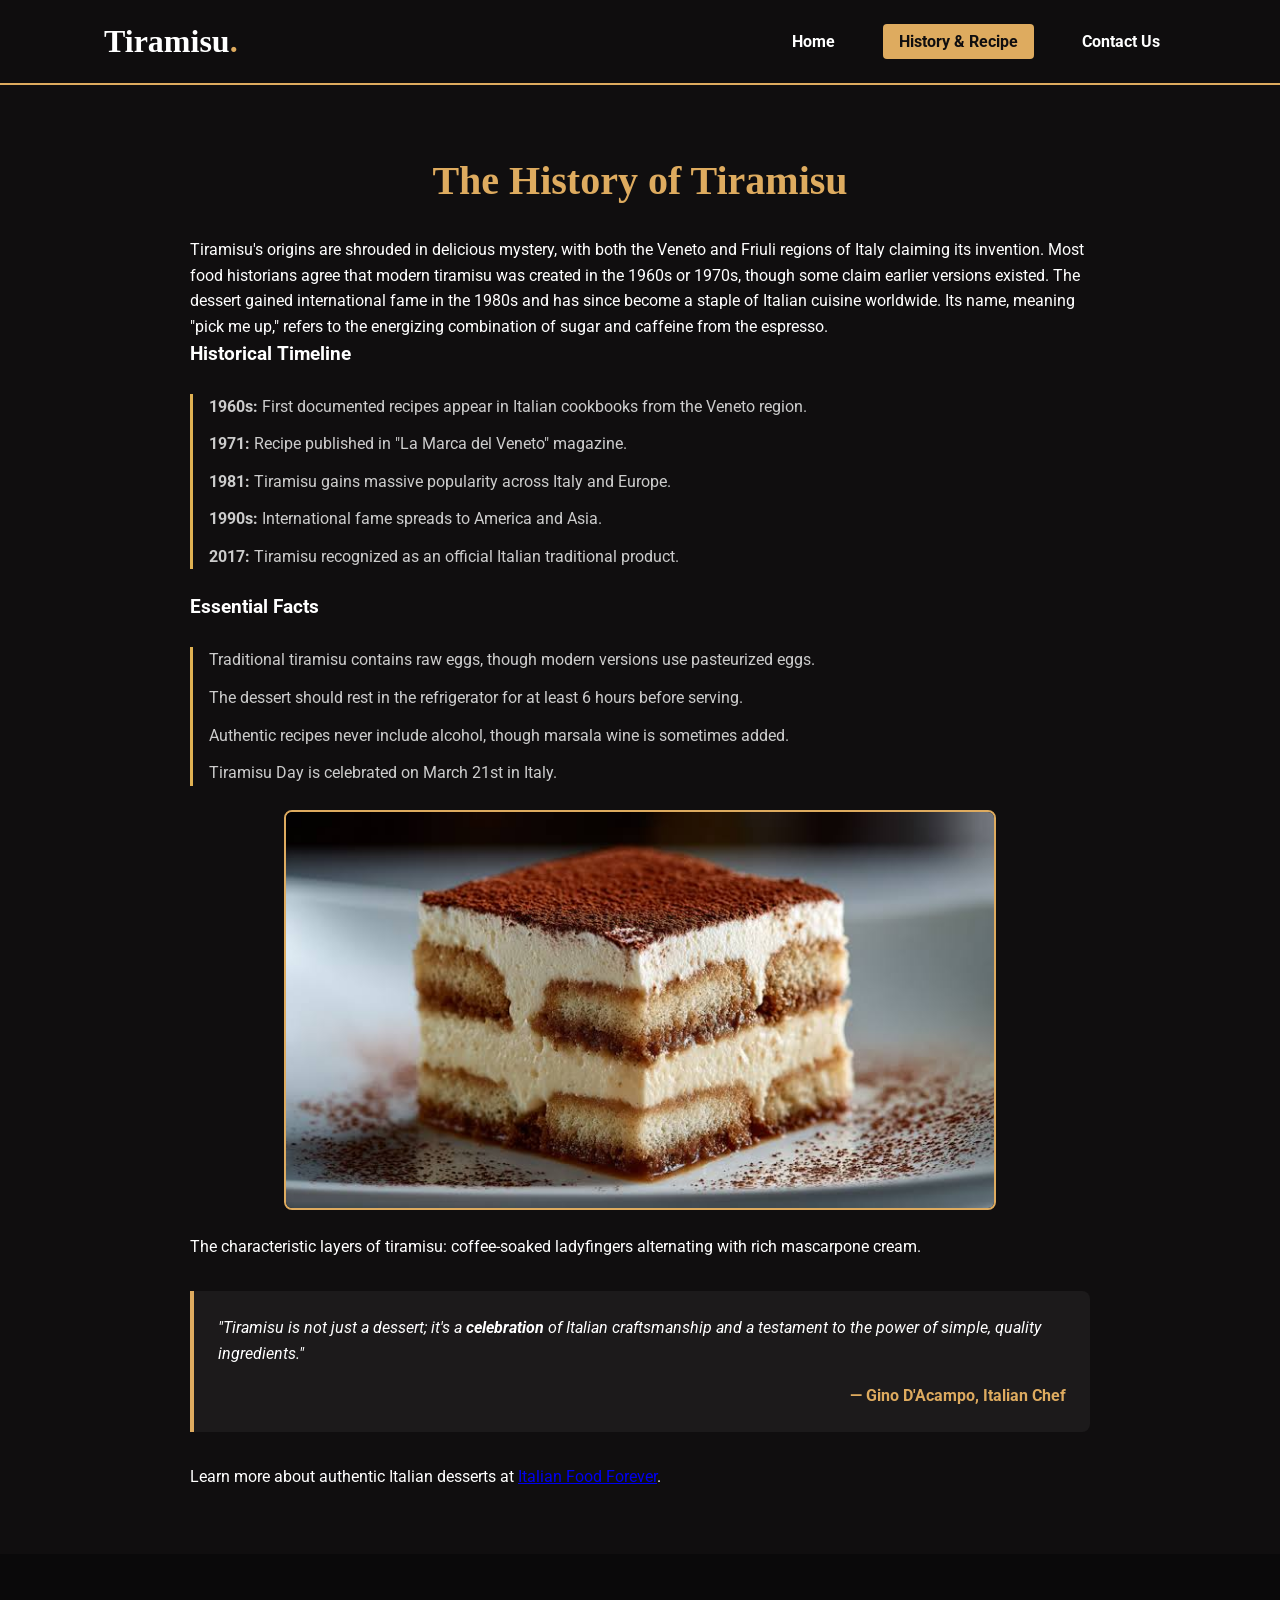
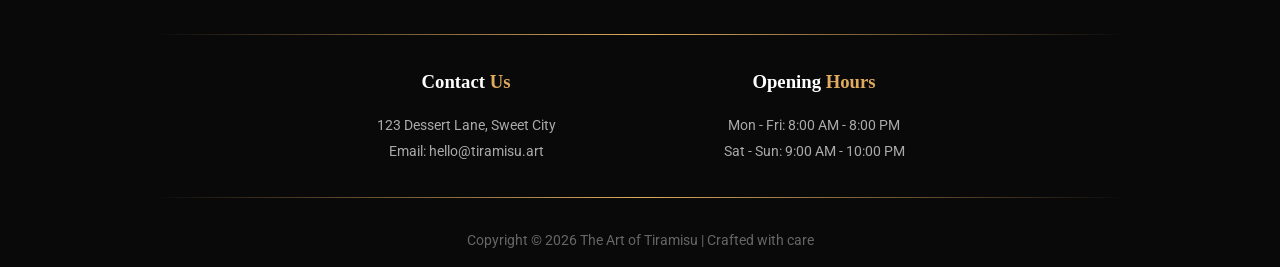
==== commit dc863aea: "final push" ====
--- a/about.html
+++ b/about.html
@@ -6,6 +6,7 @@
     <meta name="viewport" content="width=device-width, initial-scale=1.0" />
     <title>History & Recipe - The Art of Tiramisu</title>
     <link rel="stylesheet" href="css/styles.css" />
+    <link rel="icon" type="image/jpeg" href="images/favicon.jpg">
 </head>
 <body>
     <header>
--- a/css/styles.css
+++ b/css/styles.css
@@ -1,4 +1,4 @@
-@import url("https://fonts.googleapis.com/css2?family=Playfair+Display+SC:wght@700&family=Roboto:wght@300;400;700&display=swap");
+@import url("https://fonts.googleapis.com/css2?famSily=Playfair+Display+SC:wght@700&family=Roboto:wght@300;400;700&display=swap");
 
 :root {
   --main-color: #deab5f;          /* HEX */
@@ -28,7 +28,7 @@
   text-align: center;
 }
 
-/* Navigation */
+
 header {
   background-color: rgba(16, 14, 15, 0.95);
   position: sticky;
@@ -71,14 +71,14 @@
   transition: background-color 0.3s ease, color 0.3s ease, transform 0.2s ease;
 }
 
-/* CLEAN HOVER: No glow, just simple color/transform change */
+
 nav a:hover, nav a.active {
   color: var(--primary-bg);
   background-color: var(--main-color);
   transform: translateY(-2px);
 }
 
-/* Hero Section */
+
 .hero {
   background: linear-gradient(rgba(0,0,0,0.6), rgba(0,0,0,0.6)), url("../images/hero-bg.jpg");
   background-position: center;
@@ -106,7 +106,7 @@
   transition: background-color 0.3s ease, color 0.3s ease;
 }
 
-/* CLEAN BUTTON HOVER: No box-shadow glow */
+
 .main-btn:hover {
   background-color: transparent;
   color: var(--main-color);
@@ -139,7 +139,7 @@
   margin-bottom: 3rem;
 }
 
-/* Image Size Limits (Strict) */
+
 img {
   max-width: 100%;
   max-height: 400px;
@@ -151,7 +151,7 @@
   margin: 1.5rem auto;
 }
 
-/* Lists */
+
 .styled-list {
   list-style: none;
   margin: 1.5rem 0;
@@ -164,7 +164,7 @@
   color: #ccc;
 }
 
-/* Blockquote */
+
 blockquote {
   background-color: var(--card-bg);
   border-left: 4px solid var(--main-color);
@@ -196,7 +196,7 @@
   max-width: 100%;
 }
 
-/* Products Cards */
+
 .cards {
   display: flex;
   flex-wrap: wrap;
@@ -216,7 +216,7 @@
   margin-top: 3rem;
 }
 
-/* CLEAN CARD HOVER: No glow */
+
 .card:hover {
   transform: translateY(-10px);
   border-color: var(--accent-color);
@@ -272,15 +272,13 @@
   transition: background-color 0.3s ease, color 0.3s ease;
 }
 
-/* CLEAN BUTTON HOVER: No glow */
+
 .card-btn:hover {
   background-color: var(--main-color);
   color: var(--primary-bg);
 }
 
-/* ==========================================
-   TASK 3: DATA TABLE STYLING
-   ========================================== */
+
 .styled-table {
   width: 100%;
   border-collapse: collapse;
@@ -319,9 +317,7 @@
   color: var(--main-color);
 }
 
-/* ==========================================
-   TASK 3 & 4: CONTACT FORM STYLING
-   ========================================== */
+
 .styled-form {
   max-width: 600px;
   margin: 3rem auto;
